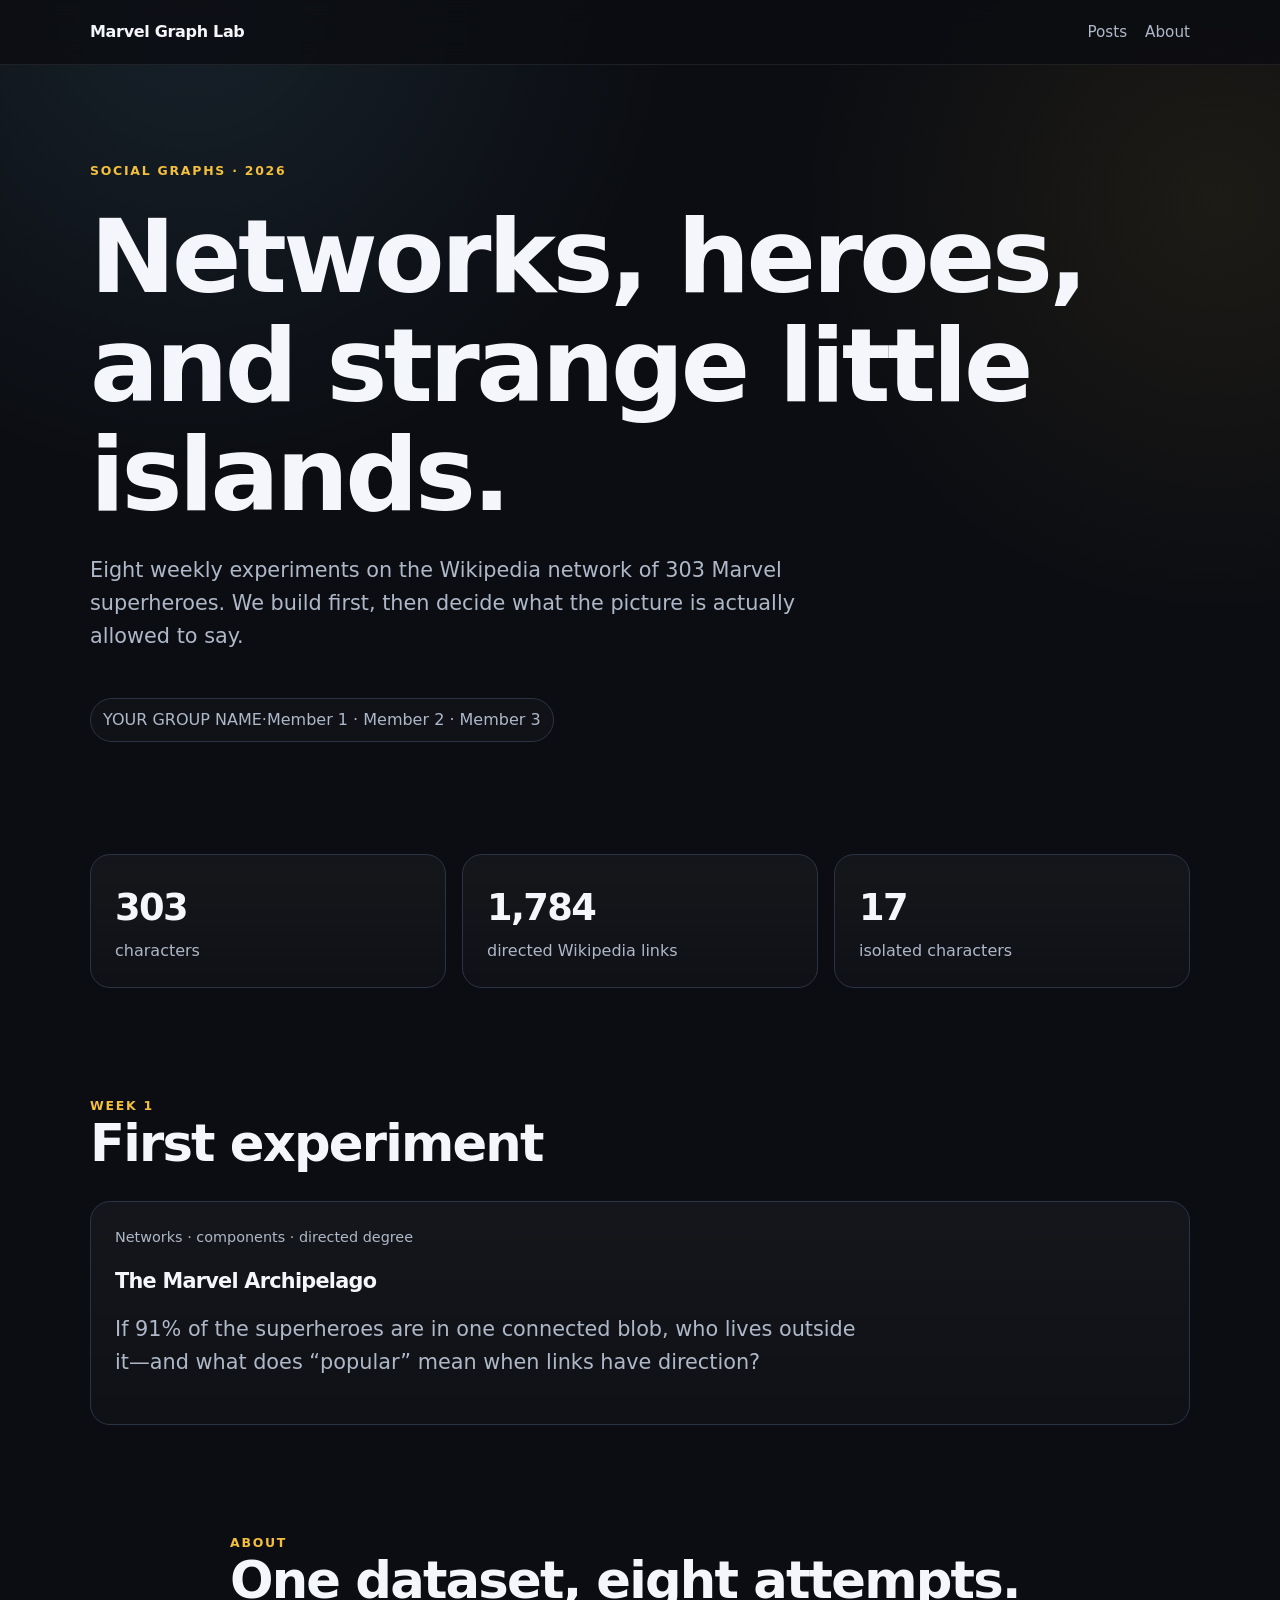
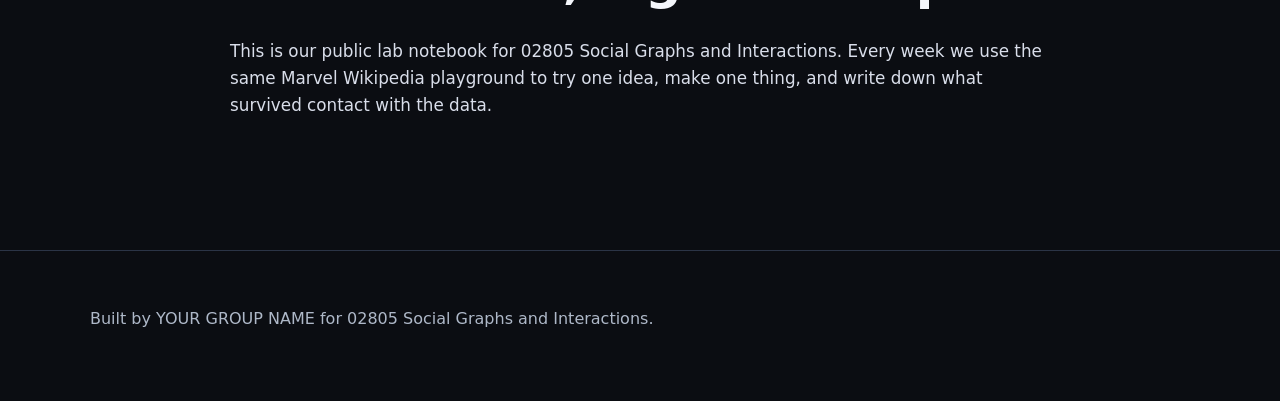
==== index.html @ 58cbbb55 "week 1" ====
<!doctype html>
<html lang="en">
<head>
  <meta charset="utf-8">
  <meta name="viewport" content="width=device-width, initial-scale=1">
  <title>Marvel Graph Lab</title>
  <meta name="description" content="A weekly interactive network-science notebook on the Marvel Wikipedia graph.">
  <link rel="stylesheet" href="style.css">
</head>
<body>
<nav>
  <div class="wrap nav-inner">
    <a class="brand" href="./">Marvel Graph Lab</a>
    <div class="nav-links">
      <a href="#posts">Posts</a>
      <a href="#about">About</a>
    </div>
  </div>
</nav>

<header class="hero">
  <div class="wrap">
    <div class="eyebrow">Social Graphs · 2026</div>
    <h1>Networks, heroes,<br>and strange little islands.</h1>
    <p class="lede">Eight weekly experiments on the Wikipedia network of 303 Marvel superheroes. We build first, then decide what the picture is actually allowed to say.</p>
    <div class="pill"><span data-group>YOUR GROUP NAME</span> · <span data-members>Member 1 · Member 2 · Member 3</span></div>
  </div>
</header>

<main>
  <section>
    <div class="wrap grid">
      <div class="card"><div class="big">303</div><div class="label">characters</div></div>
      <div class="card"><div class="big">1,784</div><div class="label">directed Wikipedia links</div></div>
      <div class="card"><div class="big">17</div><div class="label">isolated characters</div></div>
    </div>
  </section>

  <section id="posts">
    <div class="wrap">
      <div class="eyebrow">Week 1</div>
      <h2>First experiment</h2>
      <a class="card post-card" href="posts/week1.html">
        <div class="post-meta">Networks · components · directed degree</div>
        <h3>The Marvel Archipelago</h3>
        <p class="lede">If 91% of the superheroes are in one connected blob, who lives outside it—and what does “popular” mean when links have direction?</p>
      </a>
    </div>
  </section>

  <section id="about">
    <div class="wrap article">
      <div class="eyebrow">About</div>
      <h2>One dataset, eight attempts.</h2>
      <p>This is our public lab notebook for 02805 Social Graphs and Interactions. Every week we use the same Marvel Wikipedia playground to try one idea, make one thing, and write down what survived contact with the data.</p>
    </div>
  </section>
</main>

<footer>
  <div class="wrap">Built by <span data-group>YOUR GROUP NAME</span> for <span data-course>02805 Social Graphs and Interactions</span>.</div>
</footer>

<script src="site-config.js"></script>
<script>
document.querySelectorAll("[data-group]").forEach(x => x.textContent = SITE.groupName);
document.querySelectorAll("[data-members]").forEach(x => x.textContent = SITE.members.join(" · "));
document.querySelectorAll("[data-course]").forEach(x => x.textContent = SITE.course);
</script>
</body>
</html>
---- style.css ----
:root {
  --bg: #0b0d12;
  --panel: #121722;
  --panel2: #171e2c;
  --text: #f4f6fb;
  --muted: #aeb8c8;
  --line: #2b3446;
  --accent: #f3bf3d;
  --accent2: #7fd4ff;
  --max: 1100px;
}
* { box-sizing: border-box; }
html { scroll-behavior: smooth; }
body {
  margin: 0;
  font-family: Inter, ui-sans-serif, system-ui, -apple-system, BlinkMacSystemFont, "Segoe UI", sans-serif;
  background:
    radial-gradient(circle at 15% 0%, rgba(127,212,255,.10), transparent 30rem),
    radial-gradient(circle at 95% 10%, rgba(243,191,61,.08), transparent 26rem),
    var(--bg);
  color: var(--text);
  line-height: 1.6;
}
a { color: var(--accent2); }
.wrap { width: min(var(--max), calc(100% - 40px)); margin: 0 auto; }
nav {
  position: sticky; top: 0; z-index: 20;
  backdrop-filter: blur(12px);
  background: rgba(11,13,18,.82);
  border-bottom: 1px solid rgba(255,255,255,.08);
}
.nav-inner {
  min-height: 64px; display:flex; align-items:center; justify-content:space-between; gap:20px;
}
.brand { font-weight: 800; letter-spacing: -.02em; color: var(--text); text-decoration:none; }
.nav-links { display:flex; gap:18px; flex-wrap:wrap; }
.nav-links a { color: var(--muted); text-decoration:none; font-size:.95rem; }
.nav-links a:hover { color:var(--text); }
.hero { padding: 96px 0 58px; }
.eyebrow { color:var(--accent); text-transform:uppercase; letter-spacing:.14em; font-size:.78rem; font-weight:800; }
h1,h2,h3 { line-height:1.06; letter-spacing:-.035em; }
h1 { font-size:clamp(3rem, 8vw, 6.8rem); margin:.22em 0 .24em; max-width:1000px; }
h2 { font-size:clamp(2rem,4vw,3.4rem); margin:0 0 .6em; }
h3 { font-size:1.3rem; }
.lede { color:var(--muted); font-size:clamp(1.06rem,2vw,1.3rem); max-width:760px; }
.pill {
  display:inline-flex; margin-top:24px; border:1px solid var(--line); border-radius:999px;
  padding:8px 12px; color:var(--muted); background:rgba(255,255,255,.02);
}
.grid { display:grid; grid-template-columns:repeat(3,1fr); gap:16px; }
.card {
  background:linear-gradient(180deg, rgba(255,255,255,.04), rgba(255,255,255,.015));
  border:1px solid var(--line); border-radius:20px; padding:24px;
}
.card .big { font-size:2.3rem; font-weight:850; letter-spacing:-.045em; }
.card .label { color:var(--muted); }
section { padding: 54px 0; }
.post-card { display:block; color:inherit; text-decoration:none; transition:.18s ease; }
.post-card:hover { transform:translateY(-3px); border-color:#46536b; }
.post-meta { color:var(--muted); font-size:.9rem; }
footer { padding:55px 0 70px; color:var(--muted); border-top:1px solid var(--line); margin-top:60px; }

.article { max-width:820px; }
.article h1 { font-size:clamp(2.7rem,7vw,5.4rem); }
.article p, .article li { color:#d9deea; font-size:1.05rem; }
.article .lede { font-size:1.3rem; color:var(--muted); }
.callout {
  margin:28px 0; padding:20px 22px; border-left:3px solid var(--accent);
  background:rgba(243,191,61,.07); border-radius:0 14px 14px 0;
}
.figure {
  width:min(1000px, calc(100% - 40px)); margin:32px auto 0;
  border:1px solid var(--line); border-radius:22px; overflow:hidden; background:var(--panel);
}
.figure-head { padding:22px 24px 0; }
.figure-head p { color:var(--muted); margin-top:-8px; }
.viz { min-height:480px; padding:10px 14px 26px; position:relative; }
.controls { display:flex; gap:8px; padding:0 24px 18px; flex-wrap:wrap; }
button {
  border:1px solid var(--line); border-radius:999px; background:var(--panel2); color:var(--text);
  padding:9px 13px; cursor:pointer; font:inherit;
}
button.active { border-color:var(--accent); color:var(--accent); }
.legend { display:flex; flex-wrap:wrap; gap:16px; color:var(--muted); font-size:.88rem; padding:0 24px 22px; }
.legend span::before { content:""; display:inline-block; width:9px; height:9px; border-radius:50%; margin-right:7px; background:var(--accent2); }
.legend span:nth-child(2)::before { background:var(--accent); }
.legend span:nth-child(3)::before { background:#9b8cff; }
.note { color:var(--muted); font-size:.88rem; }
table { width:100%; border-collapse:collapse; margin:24px 0 34px; }
th,td { padding:12px 10px; border-bottom:1px solid var(--line); text-align:left; }
th { color:var(--muted); font-size:.84rem; text-transform:uppercase; letter-spacing:.08em; }
td:last-child, th:last-child { text-align:right; }
.code-note {
  font-family: ui-monospace, SFMono-Regular, Menlo, monospace; font-size:.88rem;
  color:#c7d4e9; background:#080a0f; padding:16px; border-radius:14px; overflow:auto;
}
.bars { padding:38px 34px; }
.bar-row { display:grid; grid-template-columns:150px 1fr 60px; gap:14px; align-items:center; margin:24px 0; }
.track { height:20px; background:#090c12; border-radius:999px; overflow:hidden; border:1px solid var(--line); }
.fill { height:100%; border-radius:999px; background:linear-gradient(90deg,var(--accent2),var(--accent)); }
.bar-value { font-weight:800; text-align:right; }

@media (max-width: 760px) {
  .grid { grid-template-columns:1fr; }
  .hero { padding-top:66px; }
  .nav-inner { align-items:flex-start; padding:14px 0; flex-direction:column; }
  .bar-row { grid-template-columns:110px 1fr 46px; }
}
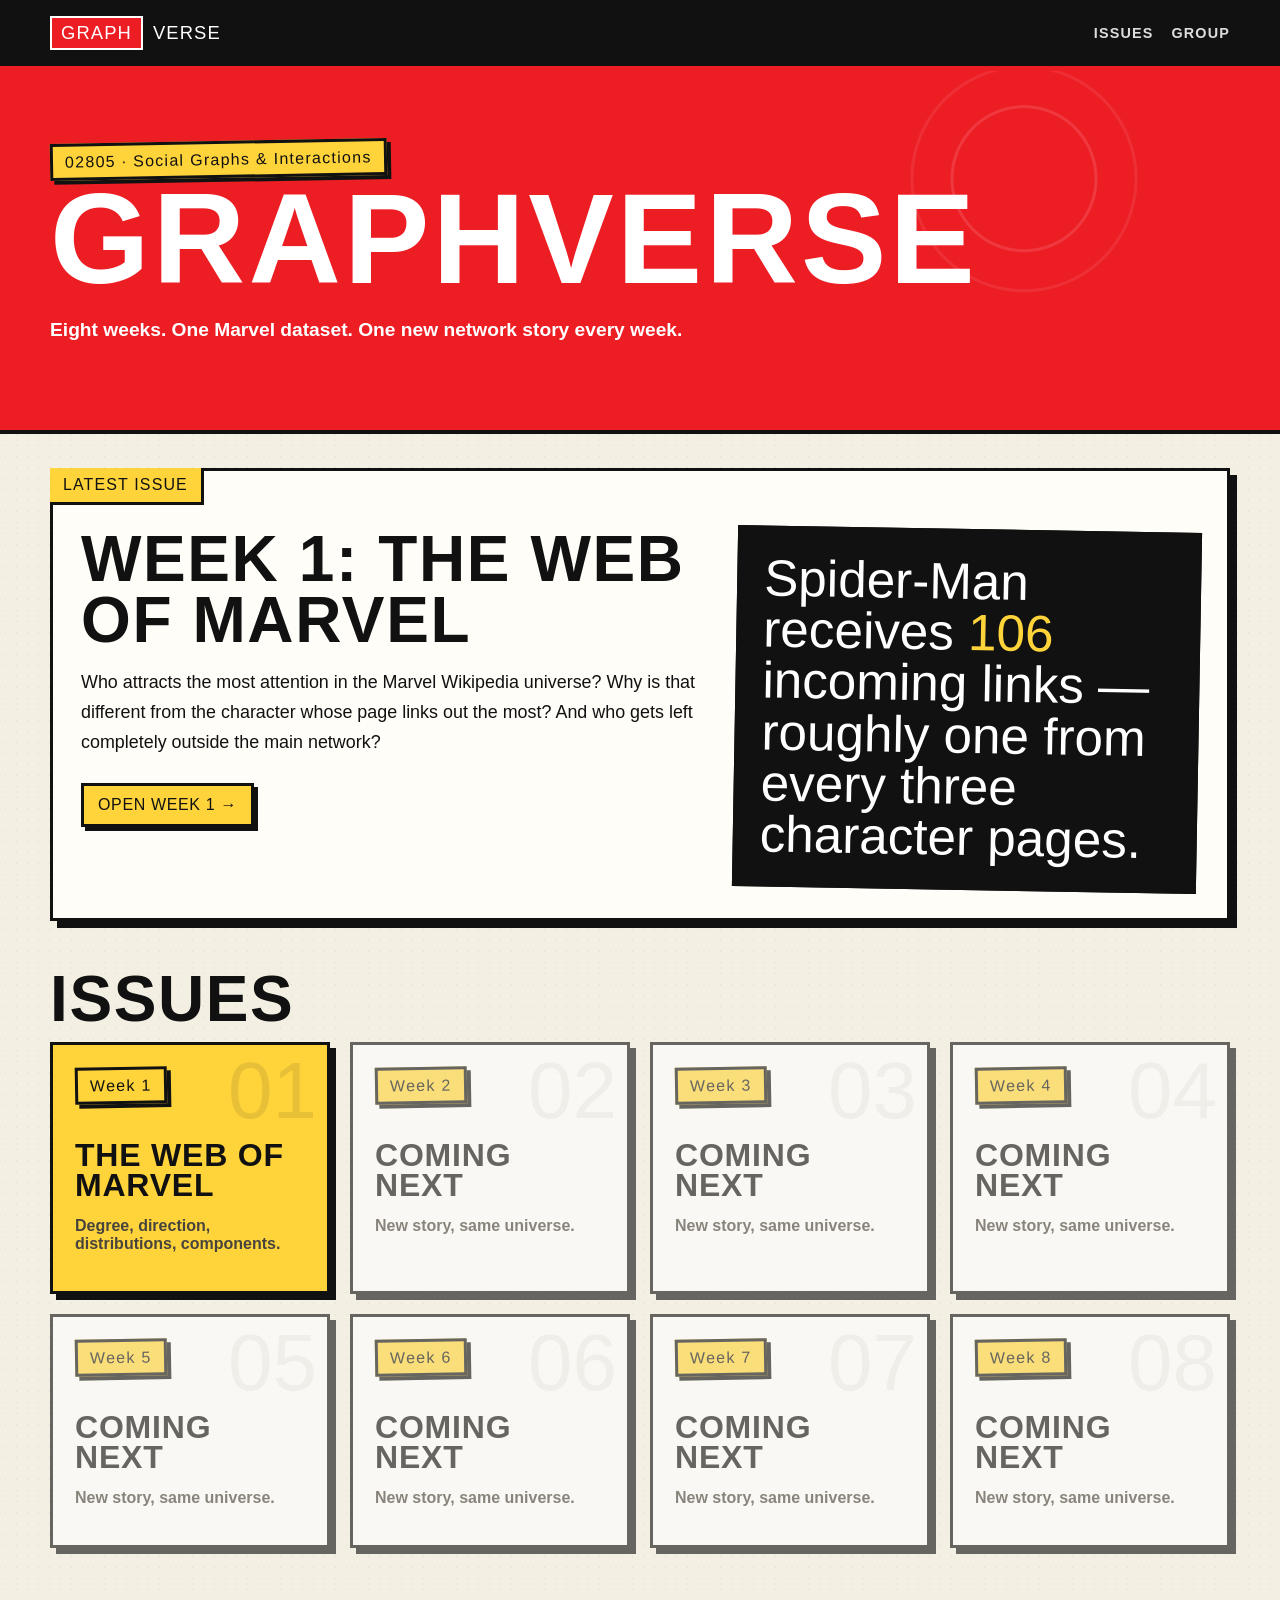
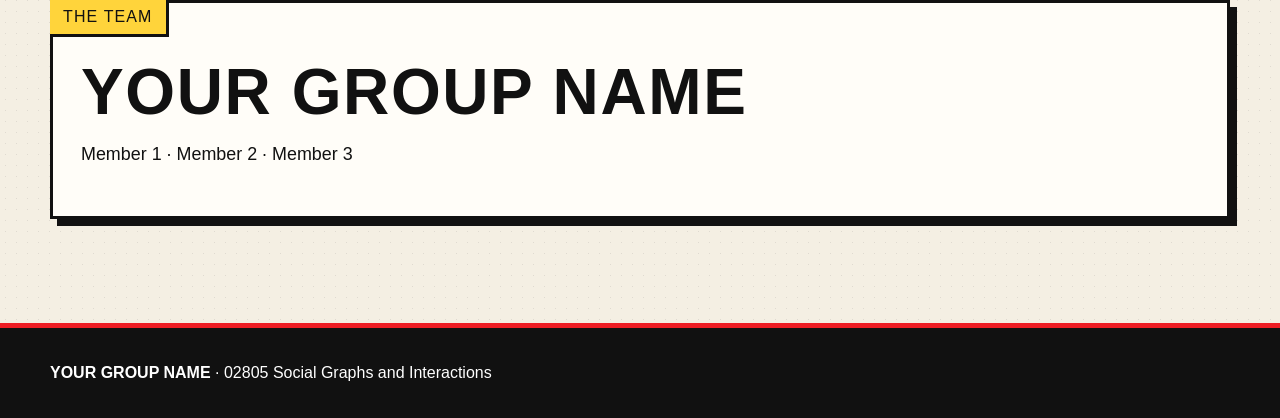
==== commit 69f8c122: "Week 1 v3" ====
--- a/index.html
+++ b/index.html
@@ -2,70 +2,88 @@
 <html lang="en">
 <head>
   <meta charset="utf-8">
-  <meta name="viewport" content="width=device-width, initial-scale=1">
+  <meta name="viewport" content="width=device-width,initial-scale=1">
   <title>Marvel Graph Lab</title>
-  <meta name="description" content="A weekly interactive network-science notebook on the Marvel Wikipedia graph.">
+  <meta name="description" content="Weekly interactive network stories from the Marvel Wikipedia graph.">
   <link rel="stylesheet" href="style.css">
 </head>
 <body>
-<nav>
+<nav class="site-nav">
   <div class="wrap nav-inner">
-    <a class="brand" href="./">Marvel Graph Lab</a>
+    <a class="brand" href="./"><span class="brand-box">GRAPH</span>VERSE</a>
     <div class="nav-links">
-      <a href="#posts">Posts</a>
-      <a href="#about">About</a>
+      <a href="#issues">Issues</a>
+      <a href="#group">Group</a>
     </div>
   </div>
 </nav>
 
-<header class="hero">
+<header class="home-hero">
   <div class="wrap">
-    <div class="eyebrow">Social Graphs · 2026</div>
-    <h1>Networks, heroes,<br>and strange little islands.</h1>
-    <p class="lede">Eight weekly experiments on the Wikipedia network of 303 Marvel superheroes. We build first, then decide what the picture is actually allowed to say.</p>
-    <div class="pill"><span data-group>YOUR GROUP NAME</span> · <span data-members>Member 1 · Member 2 · Member 3</span></div>
+    <div class="issue-kicker">02805 · Social Graphs & Interactions</div>
+    <h1 class="home-title">GRAPHVERSE</h1>
+    <p class="home-sub">Eight weeks. One Marvel dataset. One new network story every week.</p>
   </div>
 </header>
 
 <main>
-  <section>
-    <div class="wrap grid">
-      <div class="card"><div class="big">303</div><div class="label">characters</div></div>
-      <div class="card"><div class="big">1,784</div><div class="label">directed Wikipedia links</div></div>
-      <div class="card"><div class="big">17</div><div class="label">isolated characters</div></div>
+  <section class="wrap" id="issues">
+    <div class="panel">
+      <div class="panel-caption">Latest issue</div>
+      <div class="panel-pad" style="padding-top:4px">
+        <div class="story-intro">
+          <div>
+            <h2>Week 1: The Web of Marvel</h2>
+            <p class="story-copy">Who attracts the most attention in the Marvel Wikipedia universe? Why is that different from the character whose page links out the most? And who gets left completely outside the main network?</p>
+            <a href="posts/week1.html" class="comic-callout" style="text-decoration:none;margin-top:8px">Open Week 1 →</a>
+          </div>
+          <div class="big-quote">
+            Spider‑Man receives <em>106</em> incoming links — roughly one from every three character pages.
+          </div>
+        </div>
+      </div>
+    </div>
+
+    <h2 style="margin-top:48px">Issues</h2>
+    <div class="issue-grid">
+      <a class="issue-card active" href="posts/week1.html">
+        <span class="issue-no">01</span>
+        <div class="content">
+          <div class="issue-kicker">Week 1</div>
+          <h3>The Web of Marvel</h3>
+          <p>Degree, direction, distributions, components.</p>
+        </div>
+      </a>
+      <div class="issue-card locked"><span class="issue-no">02</span><div class="content"><div class="issue-kicker">Week 2</div><h3>Coming next</h3><p>New story, same universe.</p></div></div>
+      <div class="issue-card locked"><span class="issue-no">03</span><div class="content"><div class="issue-kicker">Week 3</div><h3>Coming next</h3><p>New story, same universe.</p></div></div>
+      <div class="issue-card locked"><span class="issue-no">04</span><div class="content"><div class="issue-kicker">Week 4</div><h3>Coming next</h3><p>New story, same universe.</p></div></div>
+      <div class="issue-card locked"><span class="issue-no">05</span><div class="content"><div class="issue-kicker">Week 5</div><h3>Coming next</h3><p>New story, same universe.</p></div></div>
+      <div class="issue-card locked"><span class="issue-no">06</span><div class="content"><div class="issue-kicker">Week 6</div><h3>Coming next</h3><p>New story, same universe.</p></div></div>
+      <div class="issue-card locked"><span class="issue-no">07</span><div class="content"><div class="issue-kicker">Week 7</div><h3>Coming next</h3><p>New story, same universe.</p></div></div>
+      <div class="issue-card locked"><span class="issue-no">08</span><div class="content"><div class="issue-kicker">Week 8</div><h3>Coming next</h3><p>New story, same universe.</p></div></div>
     </div>
   </section>
 
-  <section id="posts">
-    <div class="wrap">
-      <div class="eyebrow">Week 1</div>
-      <h2>First experiment</h2>
-      <a class="card post-card" href="posts/week1.html">
-        <div class="post-meta">Networks · components · directed degree</div>
-        <h3>The Marvel Archipelago</h3>
-        <p class="lede">If 91% of the superheroes are in one connected blob, who lives outside it—and what does “popular” mean when links have direction?</p>
-      </a>
-    </div>
-  </section>
-
-  <section id="about">
-    <div class="wrap article">
-      <div class="eyebrow">About</div>
-      <h2>One dataset, eight attempts.</h2>
-      <p>This is our public lab notebook for 02805 Social Graphs and Interactions. Every week we use the same Marvel Wikipedia playground to try one idea, make one thing, and write down what survived contact with the data.</p>
+  <section class="wrap" id="group" style="margin-top:52px">
+    <div class="panel">
+      <div class="panel-caption">The team</div>
+      <div class="panel-pad" style="padding-top:5px">
+        <h2 data-group>YOUR GROUP NAME</h2>
+        <p class="story-copy" data-members>Member 1 · Member 2 · Member 3</p>
+      </div>
     </div>
   </section>
 </main>
 
-<footer>
-  <div class="wrap">Built by <span data-group>YOUR GROUP NAME</span> for <span data-course>02805 Social Graphs and Interactions</span>.</div>
+<footer class="site-footer">
+  <div class="wrap"><strong data-group>YOUR GROUP NAME</strong> · <span data-course>02805 Social Graphs and Interactions</span></div>
 </footer>
 
 <script src="site-config.js"></script>
 <script>
-document.querySelectorAll("[data-group]").forEach(x => x.textContent = SITE.groupName);
-document.querySelectorAll("[data-members]").forEach(x => x.textContent = SITE.members.join(" · "));
-document.querySelectorAll("[data-course]").forEach(x => x.textContent = SITE.course);
+document.querySelectorAll("[data-group]").forEach(el => el.textContent = SITE.groupName);
+document.querySelectorAll("[data-members]").forEach(el => el.textContent = SITE.members.join(" · "));
+document.querySelectorAll("[data-course]").forEach(el => el.textContent = SITE.course);
 </script>
 </body>
 </html>
--- a/style.css
+++ b/style.css
@@ -1,108 +1,294 @@
-:root {
-  --bg: #0b0d12;
-  --panel: #121722;
-  --panel2: #171e2c;
-  --text: #f4f6fb;
-  --muted: #aeb8c8;
-  --line: #2b3446;
-  --accent: #f3bf3d;
-  --accent2: #7fd4ff;
-  --max: 1100px;
-}
-* { box-sizing: border-box; }
-html { scroll-behavior: smooth; }
-body {
-  margin: 0;
-  font-family: Inter, ui-sans-serif, system-ui, -apple-system, BlinkMacSystemFont, "Segoe UI", sans-serif;
+:root{
+  --paper:#f4efe3;
+  --white:#fffdf8;
+  --ink:#111111;
+  --muted:#625f58;
+  --red:#ed1d24;
+  --yellow:#ffd43b;
+  --blue:#1f5dff;
+  --cyan:#59c8ff;
+  --purple:#7957d5;
+  --green:#2aa876;
+  --panel:#fffaf0;
+  --max:1180px;
+}
+*{box-sizing:border-box}
+html{scroll-behavior:smooth}
+body{
+  margin:0;
+  color:var(--ink);
+  font-family:Arial, Helvetica, sans-serif;
+  background-color:var(--paper);
+  background-image:
+    radial-gradient(rgba(17,17,17,.09) .75px, transparent .75px);
+  background-size:11px 11px;
+}
+a{color:inherit}
+img,svg{max-width:100%}
+.wrap{width:min(var(--max),calc(100% - 34px));margin:auto}
+
+.site-nav{
+  background:var(--ink);
+  color:white;
+  border-bottom:5px solid var(--red);
+}
+.nav-inner{
+  min-height:66px;
+  display:flex;align-items:center;justify-content:space-between;gap:20px;
+}
+.brand{
+  text-decoration:none;
+  display:flex;align-items:center;gap:10px;
+  font-family:Impact,"Arial Black",sans-serif;
+  letter-spacing:.06em;
+  font-size:1.15rem;
+}
+.brand-box{
+  display:inline-block;
+  background:var(--red);
+  color:white;
+  border:2px solid white;
+  padding:6px 9px 5px;
+  line-height:1;
+}
+.nav-links{display:flex;gap:18px;flex-wrap:wrap}
+.nav-links a{
+  text-decoration:none;color:#ddd;font-weight:800;font-size:.9rem;text-transform:uppercase;letter-spacing:.08em
+}
+.nav-links a:hover{color:var(--yellow)}
+
+.masthead{
+  position:relative;
+  overflow:hidden;
+  border-bottom:4px solid var(--ink);
   background:
-    radial-gradient(circle at 15% 0%, rgba(127,212,255,.10), transparent 30rem),
-    radial-gradient(circle at 95% 10%, rgba(243,191,61,.08), transparent 26rem),
-    var(--bg);
-  color: var(--text);
-  line-height: 1.6;
-}
-a { color: var(--accent2); }
-.wrap { width: min(var(--max), calc(100% - 40px)); margin: 0 auto; }
-nav {
-  position: sticky; top: 0; z-index: 20;
-  backdrop-filter: blur(12px);
-  background: rgba(11,13,18,.82);
-  border-bottom: 1px solid rgba(255,255,255,.08);
-}
-.nav-inner {
-  min-height: 64px; display:flex; align-items:center; justify-content:space-between; gap:20px;
-}
-.brand { font-weight: 800; letter-spacing: -.02em; color: var(--text); text-decoration:none; }
-.nav-links { display:flex; gap:18px; flex-wrap:wrap; }
-.nav-links a { color: var(--muted); text-decoration:none; font-size:.95rem; }
-.nav-links a:hover { color:var(--text); }
-.hero { padding: 96px 0 58px; }
-.eyebrow { color:var(--accent); text-transform:uppercase; letter-spacing:.14em; font-size:.78rem; font-weight:800; }
-h1,h2,h3 { line-height:1.06; letter-spacing:-.035em; }
-h1 { font-size:clamp(3rem, 8vw, 6.8rem); margin:.22em 0 .24em; max-width:1000px; }
-h2 { font-size:clamp(2rem,4vw,3.4rem); margin:0 0 .6em; }
-h3 { font-size:1.3rem; }
-.lede { color:var(--muted); font-size:clamp(1.06rem,2vw,1.3rem); max-width:760px; }
-.pill {
-  display:inline-flex; margin-top:24px; border:1px solid var(--line); border-radius:999px;
-  padding:8px 12px; color:var(--muted); background:rgba(255,255,255,.02);
-}
-.grid { display:grid; grid-template-columns:repeat(3,1fr); gap:16px; }
-.card {
-  background:linear-gradient(180deg, rgba(255,255,255,.04), rgba(255,255,255,.015));
-  border:1px solid var(--line); border-radius:20px; padding:24px;
-}
-.card .big { font-size:2.3rem; font-weight:850; letter-spacing:-.045em; }
-.card .label { color:var(--muted); }
-section { padding: 54px 0; }
-.post-card { display:block; color:inherit; text-decoration:none; transition:.18s ease; }
-.post-card:hover { transform:translateY(-3px); border-color:#46536b; }
-.post-meta { color:var(--muted); font-size:.9rem; }
-footer { padding:55px 0 70px; color:var(--muted); border-top:1px solid var(--line); margin-top:60px; }
-
-.article { max-width:820px; }
-.article h1 { font-size:clamp(2.7rem,7vw,5.4rem); }
-.article p, .article li { color:#d9deea; font-size:1.05rem; }
-.article .lede { font-size:1.3rem; color:var(--muted); }
-.callout {
-  margin:28px 0; padding:20px 22px; border-left:3px solid var(--accent);
-  background:rgba(243,191,61,.07); border-radius:0 14px 14px 0;
-}
-.figure {
-  width:min(1000px, calc(100% - 40px)); margin:32px auto 0;
-  border:1px solid var(--line); border-radius:22px; overflow:hidden; background:var(--panel);
-}
-.figure-head { padding:22px 24px 0; }
-.figure-head p { color:var(--muted); margin-top:-8px; }
-.viz { min-height:480px; padding:10px 14px 26px; position:relative; }
-.controls { display:flex; gap:8px; padding:0 24px 18px; flex-wrap:wrap; }
-button {
-  border:1px solid var(--line); border-radius:999px; background:var(--panel2); color:var(--text);
-  padding:9px 13px; cursor:pointer; font:inherit;
-}
-button.active { border-color:var(--accent); color:var(--accent); }
-.legend { display:flex; flex-wrap:wrap; gap:16px; color:var(--muted); font-size:.88rem; padding:0 24px 22px; }
-.legend span::before { content:""; display:inline-block; width:9px; height:9px; border-radius:50%; margin-right:7px; background:var(--accent2); }
-.legend span:nth-child(2)::before { background:var(--accent); }
-.legend span:nth-child(3)::before { background:#9b8cff; }
-.note { color:var(--muted); font-size:.88rem; }
-table { width:100%; border-collapse:collapse; margin:24px 0 34px; }
-th,td { padding:12px 10px; border-bottom:1px solid var(--line); text-align:left; }
-th { color:var(--muted); font-size:.84rem; text-transform:uppercase; letter-spacing:.08em; }
-td:last-child, th:last-child { text-align:right; }
-.code-note {
-  font-family: ui-monospace, SFMono-Regular, Menlo, monospace; font-size:.88rem;
-  color:#c7d4e9; background:#080a0f; padding:16px; border-radius:14px; overflow:auto;
-}
-.bars { padding:38px 34px; }
-.bar-row { display:grid; grid-template-columns:150px 1fr 60px; gap:14px; align-items:center; margin:24px 0; }
-.track { height:20px; background:#090c12; border-radius:999px; overflow:hidden; border:1px solid var(--line); }
-.fill { height:100%; border-radius:999px; background:linear-gradient(90deg,var(--accent2),var(--accent)); }
-.bar-value { font-weight:800; text-align:right; }
-
-@media (max-width: 760px) {
-  .grid { grid-template-columns:1fr; }
-  .hero { padding-top:66px; }
-  .nav-inner { align-items:flex-start; padding:14px 0; flex-direction:column; }
-  .bar-row { grid-template-columns:110px 1fr 46px; }
-}
+    linear-gradient(135deg,rgba(255,255,255,.12) 25%,transparent 25%) 0 0/18px 18px,
+    var(--red);
+  color:white;
+}
+.masthead::after{
+  content:"";
+  position:absolute;right:-100px;top:-180px;width:520px;height:520px;border-radius:50%;
+  border:40px solid rgba(255,255,255,.08);
+  box-shadow:0 0 0 40px rgba(255,255,255,.05),0 0 0 80px rgba(255,255,255,.03);
+}
+.masthead-inner{position:relative;z-index:2;padding:68px 0 62px}
+.issue-kicker{
+  display:inline-block;
+  background:var(--yellow);
+  color:var(--ink);
+  border:3px solid var(--ink);
+  box-shadow:4px 4px 0 var(--ink);
+  padding:7px 12px 6px;
+  font-family:Impact,"Arial Black",sans-serif;
+  letter-spacing:.08em;
+  transform:rotate(-1deg);
+}
+h1,h2,h3{
+  font-family:Impact,"Arial Black",Arial,sans-serif;
+  text-transform:uppercase;
+  letter-spacing:.025em;
+  line-height:.95;
+}
+h1{font-size:clamp(3.5rem,9vw,8.4rem);margin:.18em 0 .12em;max-width:1050px}
+h2{font-size:clamp(2.1rem,5vw,4rem);margin:0 0 12px}
+h3{font-size:1.45rem;margin:0 0 8px}
+.deck{
+  font-size:clamp(1.05rem,2vw,1.35rem);
+  max-width:820px;
+  line-height:1.45;
+  margin:0;
+  font-weight:700;
+}
+.byline{
+  margin-top:22px;
+  display:flex;gap:10px;flex-wrap:wrap;
+}
+.pill{
+  background:white;color:var(--ink);border:2px solid var(--ink);padding:7px 11px;font-weight:800;
+}
+
+main{padding:34px 0 70px}
+.panel{
+  background:var(--white);
+  border:3px solid var(--ink);
+  box-shadow:7px 7px 0 var(--ink);
+  margin:0 0 34px;
+  position:relative;
+}
+.panel-pad{padding:28px}
+.panel-caption{
+  display:inline-block;
+  margin:-3px 0 20px -3px;
+  background:var(--yellow);
+  border-right:3px solid var(--ink);
+  border-bottom:3px solid var(--ink);
+  padding:8px 13px;
+  font-family:Impact,"Arial Black",sans-serif;
+  text-transform:uppercase;letter-spacing:.07em;
+}
+.story-intro{
+  display:grid;grid-template-columns:1.15fr .85fr;gap:26px;align-items:start;
+}
+.story-copy{
+  font-size:1.12rem;line-height:1.65;
+}
+.story-copy p:first-child{margin-top:0}
+.big-quote{
+  background:var(--ink);color:white;
+  border:3px solid var(--ink);
+  padding:24px;
+  font-family:Impact,"Arial Black",sans-serif;
+  font-size:clamp(2rem,4vw,3.2rem);
+  line-height:1;
+  transform:rotate(1deg);
+}
+.big-quote em{color:var(--yellow);font-style:normal}
+
+.metrics{
+  display:grid;grid-template-columns:repeat(4,1fr);gap:16px;margin:28px 0 0;
+}
+.metric{
+  border:3px solid var(--ink);
+  background:var(--white);
+  padding:18px;
+  min-height:145px;
+}
+.metric:nth-child(1){background:var(--red);color:white}
+.metric:nth-child(2){background:var(--yellow)}
+.metric:nth-child(3){background:var(--blue);color:white}
+.metric:nth-child(4){background:var(--ink);color:white}
+.metric .num{
+  font-family:Impact,"Arial Black",sans-serif;
+  font-size:2.9rem;line-height:1;
+}
+.metric .label{
+  margin-top:8px;font-weight:900;text-transform:uppercase;font-size:.82rem;letter-spacing:.06em
+}
+.metric .sub{font-size:.88rem;margin-top:7px;opacity:.88}
+
+.figure-title{
+  display:flex;justify-content:space-between;align-items:end;gap:20px;margin-bottom:18px
+}
+.figure-title p{max-width:650px;margin:0;color:var(--muted);font-weight:600;line-height:1.5}
+.figure-frame{
+  border:3px solid var(--ink);
+  background:white;
+  min-height:420px;
+  position:relative;
+  overflow:hidden;
+}
+.figure-note{
+  margin-top:12px;color:var(--muted);font-size:.9rem;font-weight:600
+}
+.tooltip{
+  position:fixed;pointer-events:none;z-index:999;
+  background:var(--ink);color:white;border:2px solid white;box-shadow:4px 4px 0 var(--red);
+  padding:9px 11px;font-size:.86rem;max-width:240px;display:none;
+}
+.comic-callout{
+  display:inline-block;background:var(--yellow);border:3px solid var(--ink);box-shadow:4px 4px 0 var(--ink);
+  padding:10px 14px;font-family:Impact,"Arial Black",sans-serif;text-transform:uppercase;letter-spacing:.04em;
+}
+.two-col{display:grid;grid-template-columns:1fr 1fr;gap:24px}
+.chart-card{
+  border:3px solid var(--ink);background:white;padding:18px
+}
+.chart-card.red-head h3{background:var(--red);color:white;margin:-18px -18px 16px;padding:12px 15px;border-bottom:3px solid var(--ink)}
+.chart-card.blue-head h3{background:var(--blue);color:white;margin:-18px -18px 16px;padding:12px 15px;border-bottom:3px solid var(--ink)}
+.leader-row{display:grid;grid-template-columns:minmax(120px,1fr) 2.6fr 46px;gap:10px;align-items:center;margin:10px 0}
+.leader-name{font-weight:900;font-size:.92rem;white-space:nowrap;overflow:hidden;text-overflow:ellipsis}
+.bar-track{height:18px;border:2px solid var(--ink);background:#eee}
+.bar{height:100%}
+.bar.in{background:var(--red)}
+.bar.out{background:var(--blue)}
+.leader-value{text-align:right;font-family:Impact,"Arial Black",sans-serif;font-size:1.15rem}
+
+.controls{display:flex;gap:8px;flex-wrap:wrap;margin-bottom:14px}
+button{
+  appearance:none;border:2px solid var(--ink);background:white;color:var(--ink);
+  padding:8px 12px;font-weight:900;text-transform:uppercase;letter-spacing:.04em;cursor:pointer;
+  box-shadow:3px 3px 0 var(--ink);
+}
+button.active{background:var(--yellow)}
+button:active{transform:translate(2px,2px);box-shadow:1px 1px 0 var(--ink)}
+
+.component-grid{
+  display:grid;grid-template-columns:1fr 1fr;gap:22px
+}
+.dot-field{
+  display:grid;grid-template-columns:repeat(23,1fr);gap:5px
+}
+.hero-dot{
+  aspect-ratio:1;border:1px solid var(--ink);background:#ddd
+}
+.hero-dot.giant{background:var(--red)}
+.hero-dot.island{background:var(--yellow)}
+.hero-dot.isolate{background:var(--blue)}
+.name-list{
+  columns:2;column-gap:24px;margin:12px 0 0;padding-left:18px
+}
+.name-list li{break-inside:avoid;margin:4px 0;font-size:.9rem}
+.insight-list{
+  display:grid;grid-template-columns:repeat(3,1fr);gap:18px
+}
+.insight{
+  border:3px solid var(--ink);background:white;padding:21px;position:relative
+}
+.insight:nth-child(1)::before{content:"1";background:var(--red);color:white}
+.insight:nth-child(2)::before{content:"2";background:var(--yellow)}
+.insight:nth-child(3)::before{content:"3";background:var(--blue);color:white}
+.insight::before{
+  position:absolute;right:-3px;top:-3px;width:42px;height:42px;border-left:3px solid var(--ink);border-bottom:3px solid var(--ink);
+  display:grid;place-items:center;font-family:Impact,"Arial Black",sans-serif;font-size:1.4rem
+}
+.insight p{line-height:1.55;margin-bottom:0}
+.method{
+  font-size:.95rem;line-height:1.6;color:#333
+}
+.method code{background:#ece6da;padding:2px 5px;border:1px solid #cfc7b7}
+.error-box{
+  display:none;background:#fff0f0;border:3px solid var(--red);padding:18px;margin-bottom:24px;font-weight:800
+}
+
+.home-hero{
+  padding:70px 0;
+  background:
+    radial-gradient(circle at 80% 30%, transparent 0 70px, rgba(255,255,255,.12) 71px 73px, transparent 74px 110px, rgba(255,255,255,.08) 111px 113px, transparent 114px),
+    var(--red);
+  color:white;border-bottom:4px solid var(--ink)
+}
+.home-title{font-size:clamp(4rem,10vw,9rem);margin:0}
+.home-sub{font-weight:800;font-size:1.2rem;max-width:720px}
+.issue-grid{
+  display:grid;grid-template-columns:repeat(4,1fr);gap:20px
+}
+.issue-card{
+  display:block;text-decoration:none;background:white;border:3px solid var(--ink);box-shadow:6px 6px 0 var(--ink);min-height:230px;
+  position:relative;overflow:hidden;transition:.12s transform
+}
+.issue-card:hover{transform:translate(-2px,-2px)}
+.issue-card .issue-no{
+  position:absolute;right:10px;top:6px;font-family:Impact,"Arial Black",sans-serif;font-size:5rem;color:#eee;line-height:1
+}
+.issue-card .content{position:relative;z-index:2;padding:22px}
+.issue-card.active{background:var(--yellow)}
+.issue-card.active .issue-no{color:rgba(17,17,17,.10)}
+.issue-card h3{font-size:2rem;margin-top:36px}
+.issue-card p{font-weight:700;color:#48443d}
+.issue-card.locked{opacity:.62}
+.site-footer{
+  background:var(--ink);color:white;padding:36px 0;border-top:5px solid var(--red)
+}
+
+@media(max-width:920px){
+  .story-intro,.two-col,.component-grid{grid-template-columns:1fr}
+  .metrics,.issue-grid,.insight-list{grid-template-columns:repeat(2,1fr)}
+}
+@media(max-width:620px){
+  .nav-inner{padding:12px 0;align-items:flex-start;flex-direction:column}
+  .metrics,.issue-grid,.insight-list{grid-template-columns:1fr}
+  .dot-field{grid-template-columns:repeat(16,1fr)}
+  .name-list{columns:1}
+  .leader-row{grid-template-columns:110px 1fr 38px}
+}
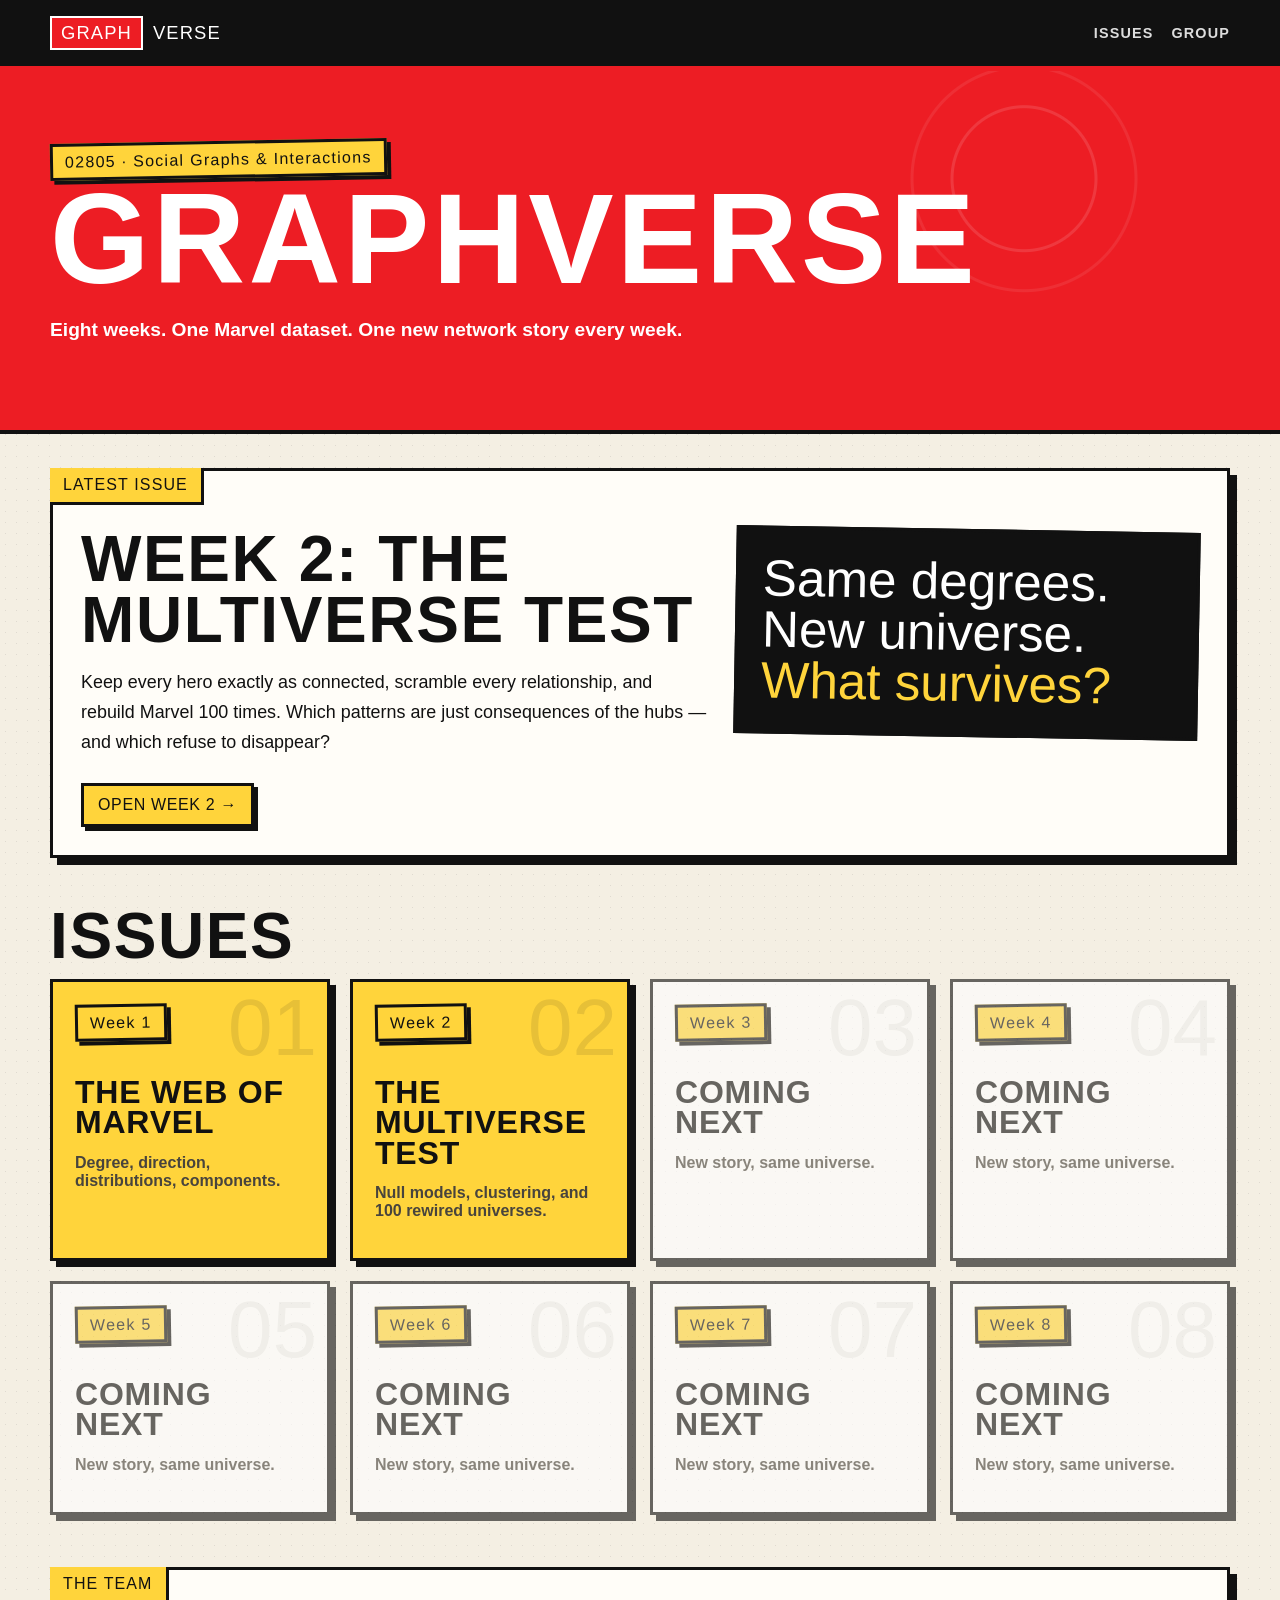
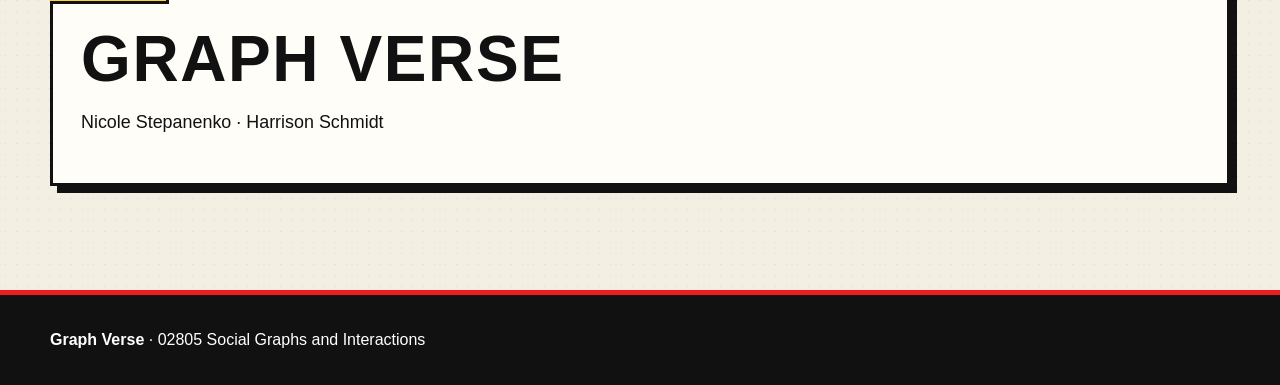
==== commit 3bba147d: "week 2" ====
--- a/index.html
+++ b/index.html
@@ -11,13 +11,9 @@
 <nav class="site-nav">
   <div class="wrap nav-inner">
     <a class="brand" href="./"><span class="brand-box">GRAPH</span>VERSE</a>
-    <div class="nav-links">
-      <a href="#issues">Issues</a>
-      <a href="#group">Group</a>
-    </div>
+    <div class="nav-links"><a href="#issues">Issues</a><a href="#group">Group</a></div>
   </div>
 </nav>
-
 <header class="home-hero">
   <div class="wrap">
     <div class="issue-kicker">02805 · Social Graphs & Interactions</div>
@@ -25,7 +21,6 @@
     <p class="home-sub">Eight weeks. One Marvel dataset. One new network story every week.</p>
   </div>
 </header>
-
 <main>
   <section class="wrap" id="issues">
     <div class="panel">
@@ -33,28 +28,18 @@
       <div class="panel-pad" style="padding-top:4px">
         <div class="story-intro">
           <div>
-            <h2>Week 1: The Web of Marvel</h2>
-            <p class="story-copy">Who attracts the most attention in the Marvel Wikipedia universe? Why is that different from the character whose page links out the most? And who gets left completely outside the main network?</p>
-            <a href="posts/week1.html" class="comic-callout" style="text-decoration:none;margin-top:8px">Open Week 1 →</a>
+            <h2>Week 2: The Multiverse Test</h2>
+            <p class="story-copy">Keep every hero exactly as connected, scramble every relationship, and rebuild Marvel 100 times. Which patterns are just consequences of the hubs — and which refuse to disappear?</p>
+            <a href="posts/week2.html" class="comic-callout" style="text-decoration:none;margin-top:8px">Open Week 2 →</a>
           </div>
-          <div class="big-quote">
-            Spider‑Man receives <em>106</em> incoming links — roughly one from every three character pages.
-          </div>
+          <div class="big-quote">Same degrees.<br>New universe.<br><em>What survives?</em></div>
         </div>
       </div>
     </div>
-
     <h2 style="margin-top:48px">Issues</h2>
     <div class="issue-grid">
-      <a class="issue-card active" href="posts/week1.html">
-        <span class="issue-no">01</span>
-        <div class="content">
-          <div class="issue-kicker">Week 1</div>
-          <h3>The Web of Marvel</h3>
-          <p>Degree, direction, distributions, components.</p>
-        </div>
-      </a>
-      <div class="issue-card locked"><span class="issue-no">02</span><div class="content"><div class="issue-kicker">Week 2</div><h3>Coming next</h3><p>New story, same universe.</p></div></div>
+      <a class="issue-card active" href="posts/week1.html"><span class="issue-no">01</span><div class="content"><div class="issue-kicker">Week 1</div><h3>The Web of Marvel</h3><p>Degree, direction, distributions, components.</p></div></a>
+      <a class="issue-card active" href="posts/week2.html"><span class="issue-no">02</span><div class="content"><div class="issue-kicker">Week 2</div><h3>The Multiverse Test</h3><p>Null models, clustering, and 100 rewired universes.</p></div></a>
       <div class="issue-card locked"><span class="issue-no">03</span><div class="content"><div class="issue-kicker">Week 3</div><h3>Coming next</h3><p>New story, same universe.</p></div></div>
       <div class="issue-card locked"><span class="issue-no">04</span><div class="content"><div class="issue-kicker">Week 4</div><h3>Coming next</h3><p>New story, same universe.</p></div></div>
       <div class="issue-card locked"><span class="issue-no">05</span><div class="content"><div class="issue-kicker">Week 5</div><h3>Coming next</h3><p>New story, same universe.</p></div></div>
@@ -63,22 +48,11 @@
       <div class="issue-card locked"><span class="issue-no">08</span><div class="content"><div class="issue-kicker">Week 8</div><h3>Coming next</h3><p>New story, same universe.</p></div></div>
     </div>
   </section>
-
   <section class="wrap" id="group" style="margin-top:52px">
-    <div class="panel">
-      <div class="panel-caption">The team</div>
-      <div class="panel-pad" style="padding-top:5px">
-        <h2 data-group>YOUR GROUP NAME</h2>
-        <p class="story-copy" data-members>Member 1 · Member 2 · Member 3</p>
-      </div>
-    </div>
+    <div class="panel"><div class="panel-caption">The team</div><div class="panel-pad" style="padding-top:5px"><h2 data-group>YOUR GROUP NAME</h2><p class="story-copy" data-members>Member 1 · Member 2 · Member 3</p></div></div>
   </section>
 </main>
-
-<footer class="site-footer">
-  <div class="wrap"><strong data-group>YOUR GROUP NAME</strong> · <span data-course>02805 Social Graphs and Interactions</span></div>
-</footer>
-
+<footer class="site-footer"><div class="wrap"><strong data-group>YOUR GROUP NAME</strong> · <span data-course>02805 Social Graphs and Interactions</span></div></footer>
 <script src="site-config.js"></script>
 <script>
 document.querySelectorAll("[data-group]").forEach(el => el.textContent = SITE.groupName);
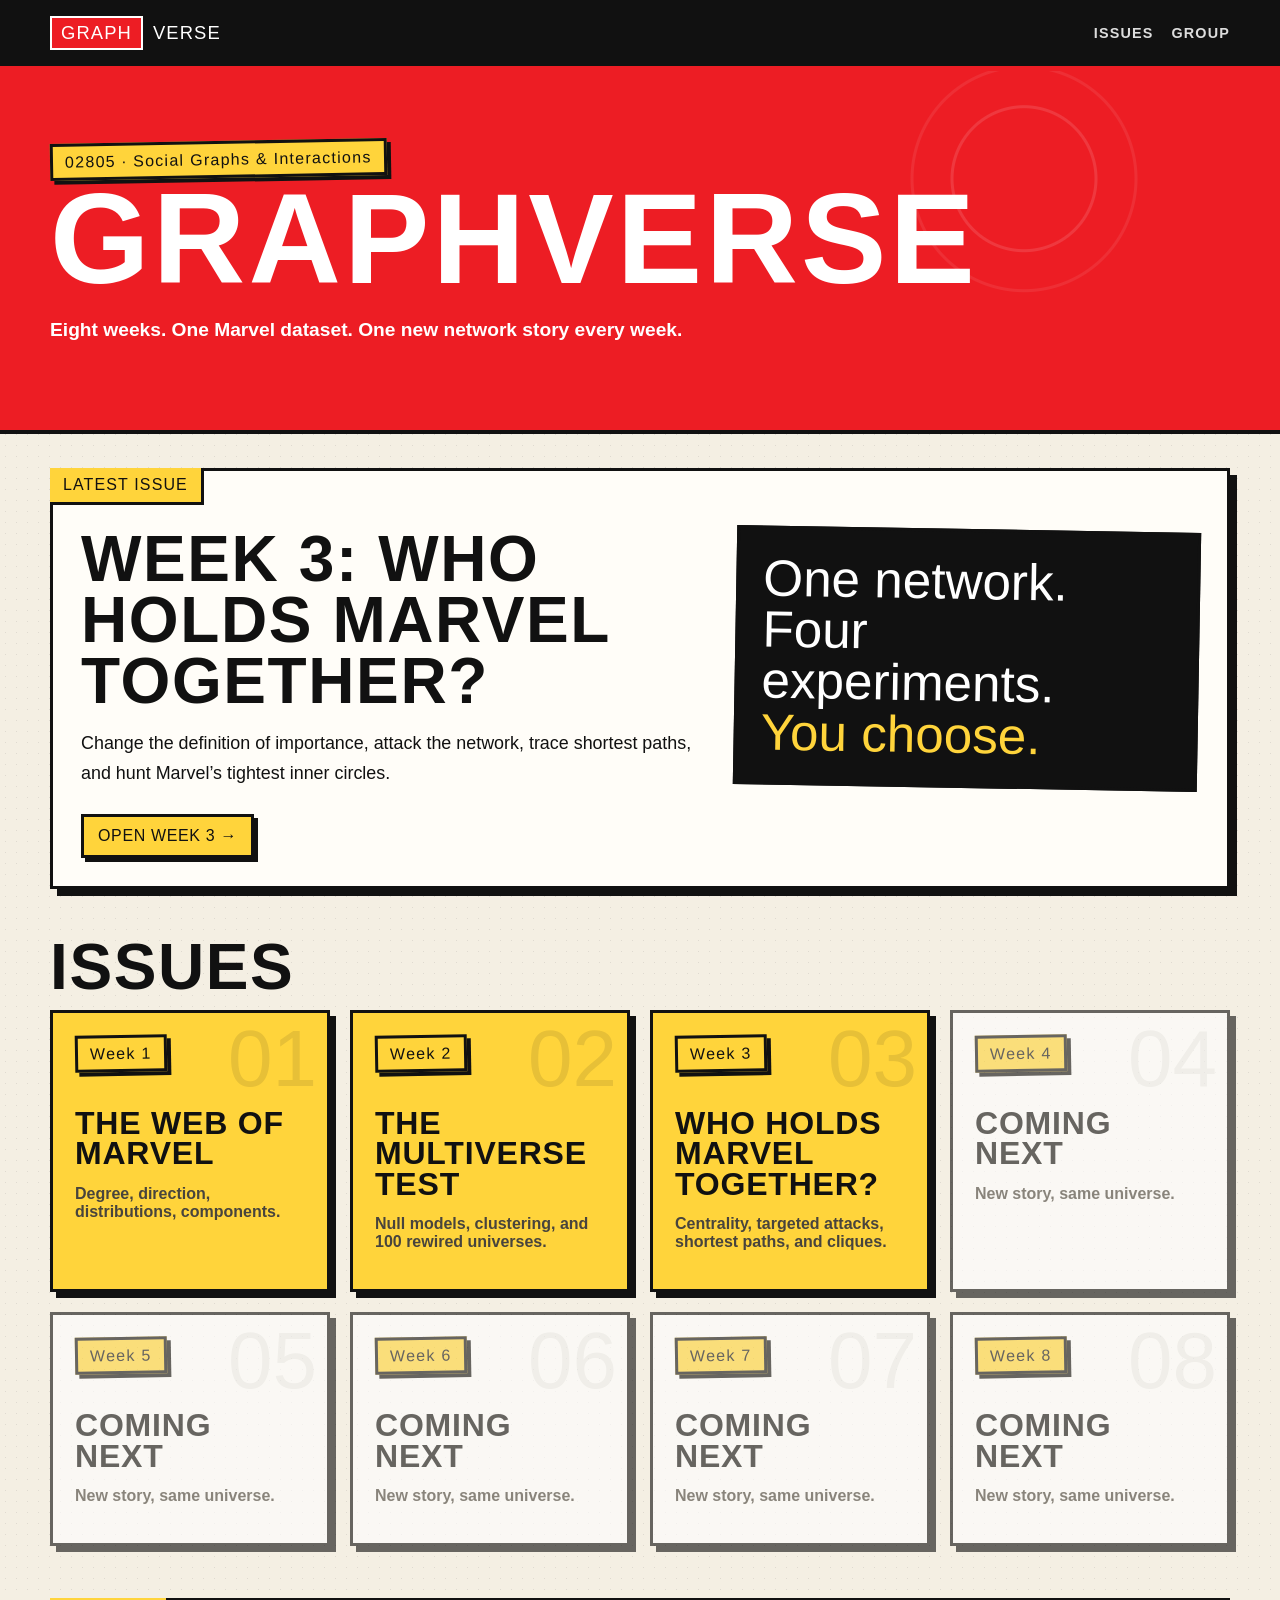
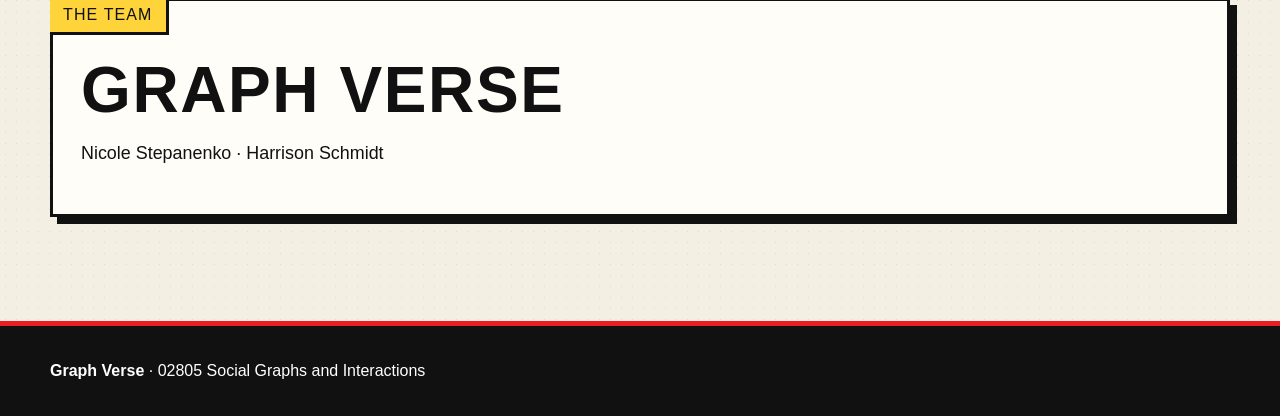
==== commit ce3e1ad8: "week 3" ====
--- a/index.html
+++ b/index.html
@@ -1,56 +1,41 @@
 <!doctype html>
 <html lang="en">
 <head>
-  <meta charset="utf-8">
-  <meta name="viewport" content="width=device-width,initial-scale=1">
-  <title>Marvel Graph Lab</title>
-  <meta name="description" content="Weekly interactive network stories from the Marvel Wikipedia graph.">
-  <link rel="stylesheet" href="style.css">
+<meta charset="utf-8">
+<meta name="viewport" content="width=device-width,initial-scale=1">
+<title>Marvel Graph Lab</title>
+<meta name="description" content="Weekly interactive network stories from the Marvel Wikipedia graph.">
+<link rel="stylesheet" href="style.css">
 </head>
 <body>
 <nav class="site-nav">
-  <div class="wrap nav-inner">
-    <a class="brand" href="./"><span class="brand-box">GRAPH</span>VERSE</a>
-    <div class="nav-links"><a href="#issues">Issues</a><a href="#group">Group</a></div>
-  </div>
+<div class="wrap nav-inner">
+<a class="brand" href="./"><span class="brand-box">GRAPH</span>VERSE</a>
+<div class="nav-links"><a href="#issues">Issues</a><a href="#group">Group</a></div>
+</div>
 </nav>
-<header class="home-hero">
-  <div class="wrap">
-    <div class="issue-kicker">02805 · Social Graphs & Interactions</div>
-    <h1 class="home-title">GRAPHVERSE</h1>
-    <p class="home-sub">Eight weeks. One Marvel dataset. One new network story every week.</p>
-  </div>
-</header>
+<header class="home-hero"><div class="wrap"><div class="issue-kicker">02805 · Social Graphs & Interactions</div><h1 class="home-title">GRAPHVERSE</h1><p class="home-sub">Eight weeks. One Marvel dataset. One new network story every week.</p></div></header>
 <main>
-  <section class="wrap" id="issues">
-    <div class="panel">
-      <div class="panel-caption">Latest issue</div>
-      <div class="panel-pad" style="padding-top:4px">
-        <div class="story-intro">
-          <div>
-            <h2>Week 2: The Multiverse Test</h2>
-            <p class="story-copy">Keep every hero exactly as connected, scramble every relationship, and rebuild Marvel 100 times. Which patterns are just consequences of the hubs — and which refuse to disappear?</p>
-            <a href="posts/week2.html" class="comic-callout" style="text-decoration:none;margin-top:8px">Open Week 2 →</a>
-          </div>
-          <div class="big-quote">Same degrees.<br>New universe.<br><em>What survives?</em></div>
-        </div>
-      </div>
-    </div>
-    <h2 style="margin-top:48px">Issues</h2>
-    <div class="issue-grid">
-      <a class="issue-card active" href="posts/week1.html"><span class="issue-no">01</span><div class="content"><div class="issue-kicker">Week 1</div><h3>The Web of Marvel</h3><p>Degree, direction, distributions, components.</p></div></a>
-      <a class="issue-card active" href="posts/week2.html"><span class="issue-no">02</span><div class="content"><div class="issue-kicker">Week 2</div><h3>The Multiverse Test</h3><p>Null models, clustering, and 100 rewired universes.</p></div></a>
-      <div class="issue-card locked"><span class="issue-no">03</span><div class="content"><div class="issue-kicker">Week 3</div><h3>Coming next</h3><p>New story, same universe.</p></div></div>
-      <div class="issue-card locked"><span class="issue-no">04</span><div class="content"><div class="issue-kicker">Week 4</div><h3>Coming next</h3><p>New story, same universe.</p></div></div>
-      <div class="issue-card locked"><span class="issue-no">05</span><div class="content"><div class="issue-kicker">Week 5</div><h3>Coming next</h3><p>New story, same universe.</p></div></div>
-      <div class="issue-card locked"><span class="issue-no">06</span><div class="content"><div class="issue-kicker">Week 6</div><h3>Coming next</h3><p>New story, same universe.</p></div></div>
-      <div class="issue-card locked"><span class="issue-no">07</span><div class="content"><div class="issue-kicker">Week 7</div><h3>Coming next</h3><p>New story, same universe.</p></div></div>
-      <div class="issue-card locked"><span class="issue-no">08</span><div class="content"><div class="issue-kicker">Week 8</div><h3>Coming next</h3><p>New story, same universe.</p></div></div>
-    </div>
-  </section>
-  <section class="wrap" id="group" style="margin-top:52px">
-    <div class="panel"><div class="panel-caption">The team</div><div class="panel-pad" style="padding-top:5px"><h2 data-group>YOUR GROUP NAME</h2><p class="story-copy" data-members>Member 1 · Member 2 · Member 3</p></div></div>
-  </section>
+<section class="wrap" id="issues">
+<div class="panel"><div class="panel-caption">Latest issue</div><div class="panel-pad" style="padding-top:4px">
+<div class="story-intro">
+<div><h2>Week 3: Who Holds Marvel Together?</h2><p class="story-copy">Change the definition of importance, attack the network, trace shortest paths, and hunt Marvel’s tightest inner circles.</p><a href="posts/week3.html" class="comic-callout" style="text-decoration:none;margin-top:8px">Open Week 3 →</a></div>
+<div class="big-quote">One network.<br>Four experiments.<br><em>You choose.</em></div>
+</div>
+</div></div>
+<h2 style="margin-top:48px">Issues</h2>
+<div class="issue-grid">
+<a class="issue-card active" href="posts/week1.html"><span class="issue-no">01</span><div class="content"><div class="issue-kicker">Week 1</div><h3>The Web of Marvel</h3><p>Degree, direction, distributions, components.</p></div></a>
+<a class="issue-card active" href="posts/week2.html"><span class="issue-no">02</span><div class="content"><div class="issue-kicker">Week 2</div><h3>The Multiverse Test</h3><p>Null models, clustering, and 100 rewired universes.</p></div></a>
+<a class="issue-card active" href="posts/week3.html"><span class="issue-no">03</span><div class="content"><div class="issue-kicker">Week 3</div><h3>Who Holds Marvel Together?</h3><p>Centrality, targeted attacks, shortest paths, and cliques.</p></div></a>
+<div class="issue-card locked"><span class="issue-no">04</span><div class="content"><div class="issue-kicker">Week 4</div><h3>Coming next</h3><p>New story, same universe.</p></div></div>
+<div class="issue-card locked"><span class="issue-no">05</span><div class="content"><div class="issue-kicker">Week 5</div><h3>Coming next</h3><p>New story, same universe.</p></div></div>
+<div class="issue-card locked"><span class="issue-no">06</span><div class="content"><div class="issue-kicker">Week 6</div><h3>Coming next</h3><p>New story, same universe.</p></div></div>
+<div class="issue-card locked"><span class="issue-no">07</span><div class="content"><div class="issue-kicker">Week 7</div><h3>Coming next</h3><p>New story, same universe.</p></div></div>
+<div class="issue-card locked"><span class="issue-no">08</span><div class="content"><div class="issue-kicker">Week 8</div><h3>Coming next</h3><p>New story, same universe.</p></div></div>
+</div>
+</section>
+<section class="wrap" id="group" style="margin-top:52px"><div class="panel"><div class="panel-caption">The team</div><div class="panel-pad" style="padding-top:5px"><h2 data-group>YOUR GROUP NAME</h2><p class="story-copy" data-members>Member 1 · Member 2 · Member 3</p></div></div></section>
 </main>
 <footer class="site-footer"><div class="wrap"><strong data-group>YOUR GROUP NAME</strong> · <span data-course>02805 Social Graphs and Interactions</span></div></footer>
 <script src="site-config.js"></script>
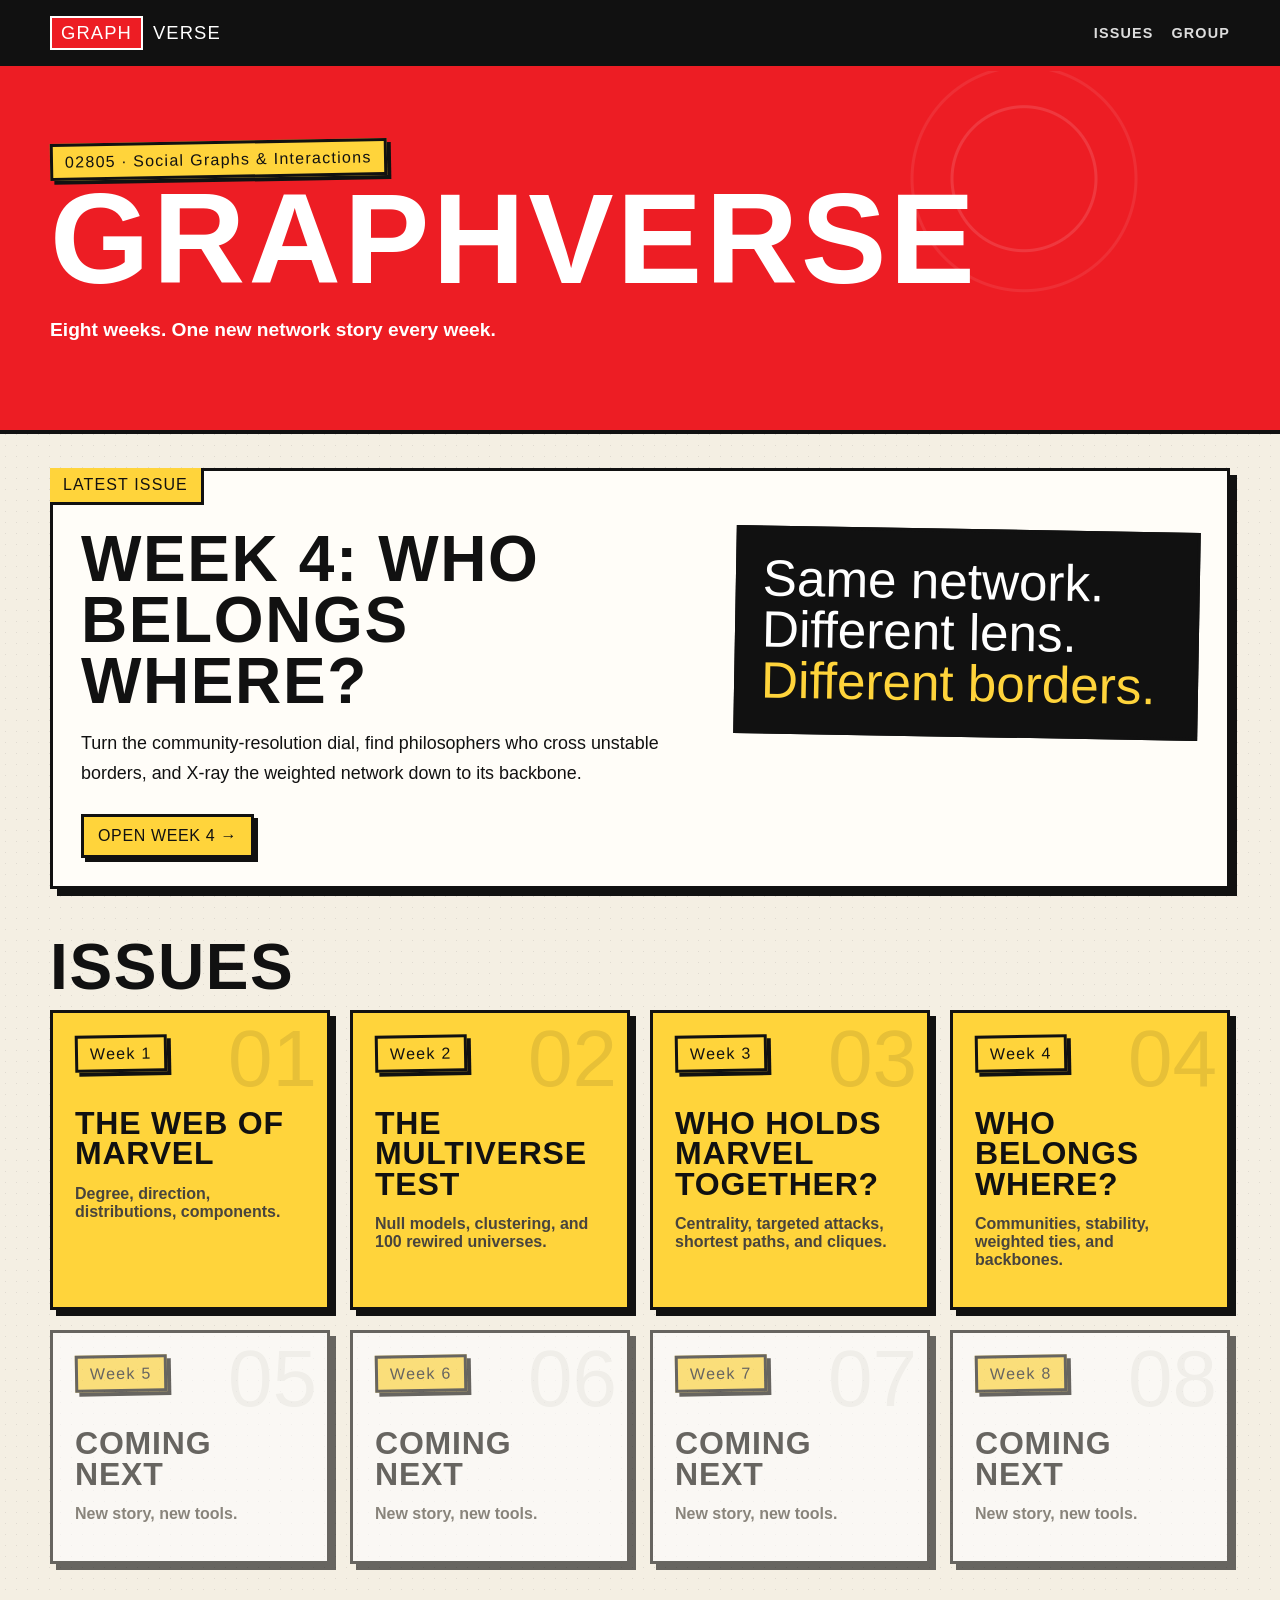
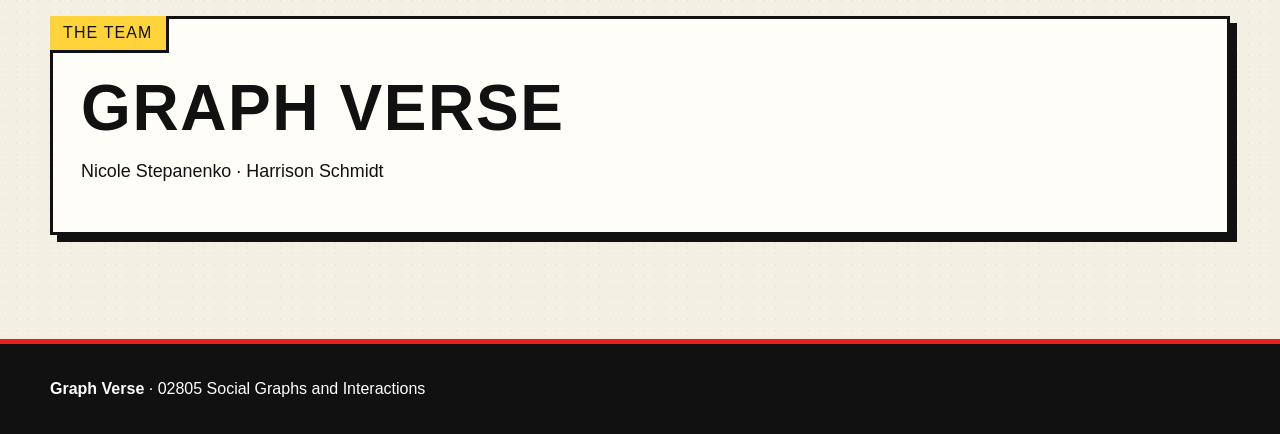
==== commit 506031da: "week 4 post" ====
--- a/index.html
+++ b/index.html
@@ -1,48 +1,34 @@
 <!doctype html>
 <html lang="en">
 <head>
-<meta charset="utf-8">
-<meta name="viewport" content="width=device-width,initial-scale=1">
-<title>Marvel Graph Lab</title>
-<meta name="description" content="Weekly interactive network stories from the Marvel Wikipedia graph.">
+<meta charset="utf-8"><meta name="viewport" content="width=device-width,initial-scale=1">
+<title>Graphverse</title><meta name="description" content="Weekly interactive network stories for 02805 Social Graphs and Interactions.">
 <link rel="stylesheet" href="style.css">
 </head>
 <body>
-<nav class="site-nav">
-<div class="wrap nav-inner">
-<a class="brand" href="./"><span class="brand-box">GRAPH</span>VERSE</a>
-<div class="nav-links"><a href="#issues">Issues</a><a href="#group">Group</a></div>
-</div>
-</nav>
-<header class="home-hero"><div class="wrap"><div class="issue-kicker">02805 · Social Graphs & Interactions</div><h1 class="home-title">GRAPHVERSE</h1><p class="home-sub">Eight weeks. One Marvel dataset. One new network story every week.</p></div></header>
+<nav class="site-nav"><div class="wrap nav-inner"><a class="brand" href="./"><span class="brand-box">GRAPH</span>VERSE</a><div class="nav-links"><a href="#issues">Issues</a><a href="#group">Group</a></div></div></nav>
+<header class="home-hero"><div class="wrap"><div class="issue-kicker">02805 · Social Graphs & Interactions</div><h1 class="home-title">GRAPHVERSE</h1><p class="home-sub">Eight weeks. One new network story every week.</p></div></header>
 <main>
 <section class="wrap" id="issues">
 <div class="panel"><div class="panel-caption">Latest issue</div><div class="panel-pad" style="padding-top:4px">
-<div class="story-intro">
-<div><h2>Week 3: Who Holds Marvel Together?</h2><p class="story-copy">Change the definition of importance, attack the network, trace shortest paths, and hunt Marvel’s tightest inner circles.</p><a href="posts/week3.html" class="comic-callout" style="text-decoration:none;margin-top:8px">Open Week 3 →</a></div>
-<div class="big-quote">One network.<br>Four experiments.<br><em>You choose.</em></div>
-</div>
+<div class="story-intro"><div><h2>Week 4: Who Belongs Where?</h2><p class="story-copy">Turn the community-resolution dial, find philosophers who cross unstable borders, and X-ray the weighted network down to its backbone.</p><a href="posts/week4.html" class="comic-callout" style="text-decoration:none;margin-top:8px">Open Week 4 →</a></div><div class="big-quote">Same network.<br>Different lens.<br><em>Different borders.</em></div></div>
 </div></div>
 <h2 style="margin-top:48px">Issues</h2>
 <div class="issue-grid">
 <a class="issue-card active" href="posts/week1.html"><span class="issue-no">01</span><div class="content"><div class="issue-kicker">Week 1</div><h3>The Web of Marvel</h3><p>Degree, direction, distributions, components.</p></div></a>
 <a class="issue-card active" href="posts/week2.html"><span class="issue-no">02</span><div class="content"><div class="issue-kicker">Week 2</div><h3>The Multiverse Test</h3><p>Null models, clustering, and 100 rewired universes.</p></div></a>
 <a class="issue-card active" href="posts/week3.html"><span class="issue-no">03</span><div class="content"><div class="issue-kicker">Week 3</div><h3>Who Holds Marvel Together?</h3><p>Centrality, targeted attacks, shortest paths, and cliques.</p></div></a>
-<div class="issue-card locked"><span class="issue-no">04</span><div class="content"><div class="issue-kicker">Week 4</div><h3>Coming next</h3><p>New story, same universe.</p></div></div>
-<div class="issue-card locked"><span class="issue-no">05</span><div class="content"><div class="issue-kicker">Week 5</div><h3>Coming next</h3><p>New story, same universe.</p></div></div>
-<div class="issue-card locked"><span class="issue-no">06</span><div class="content"><div class="issue-kicker">Week 6</div><h3>Coming next</h3><p>New story, same universe.</p></div></div>
-<div class="issue-card locked"><span class="issue-no">07</span><div class="content"><div class="issue-kicker">Week 7</div><h3>Coming next</h3><p>New story, same universe.</p></div></div>
-<div class="issue-card locked"><span class="issue-no">08</span><div class="content"><div class="issue-kicker">Week 8</div><h3>Coming next</h3><p>New story, same universe.</p></div></div>
-</div>
-</section>
+<a class="issue-card active" href="posts/week4.html"><span class="issue-no">04</span><div class="content"><div class="issue-kicker">Week 4</div><h3>Who Belongs Where?</h3><p>Communities, stability, weighted ties, and backbones.</p></div></a>
+<div class="issue-card locked"><span class="issue-no">05</span><div class="content"><div class="issue-kicker">Week 5</div><h3>Coming next</h3><p>New story, new tools.</p></div></div>
+<div class="issue-card locked"><span class="issue-no">06</span><div class="content"><div class="issue-kicker">Week 6</div><h3>Coming next</h3><p>New story, new tools.</p></div></div>
+<div class="issue-card locked"><span class="issue-no">07</span><div class="content"><div class="issue-kicker">Week 7</div><h3>Coming next</h3><p>New story, new tools.</p></div></div>
+<div class="issue-card locked"><span class="issue-no">08</span><div class="content"><div class="issue-kicker">Week 8</div><h3>Coming next</h3><p>New story, new tools.</p></div></div>
+</div></section>
 <section class="wrap" id="group" style="margin-top:52px"><div class="panel"><div class="panel-caption">The team</div><div class="panel-pad" style="padding-top:5px"><h2 data-group>YOUR GROUP NAME</h2><p class="story-copy" data-members>Member 1 · Member 2 · Member 3</p></div></div></section>
 </main>
 <footer class="site-footer"><div class="wrap"><strong data-group>YOUR GROUP NAME</strong> · <span data-course>02805 Social Graphs and Interactions</span></div></footer>
-<script src="site-config.js"></script>
-<script>
+<script src="site-config.js"></script><script>
 document.querySelectorAll("[data-group]").forEach(el => el.textContent = SITE.groupName);
 document.querySelectorAll("[data-members]").forEach(el => el.textContent = SITE.members.join(" · "));
 document.querySelectorAll("[data-course]").forEach(el => el.textContent = SITE.course);
-</script>
-</body>
-</html>
+</script></body></html>
